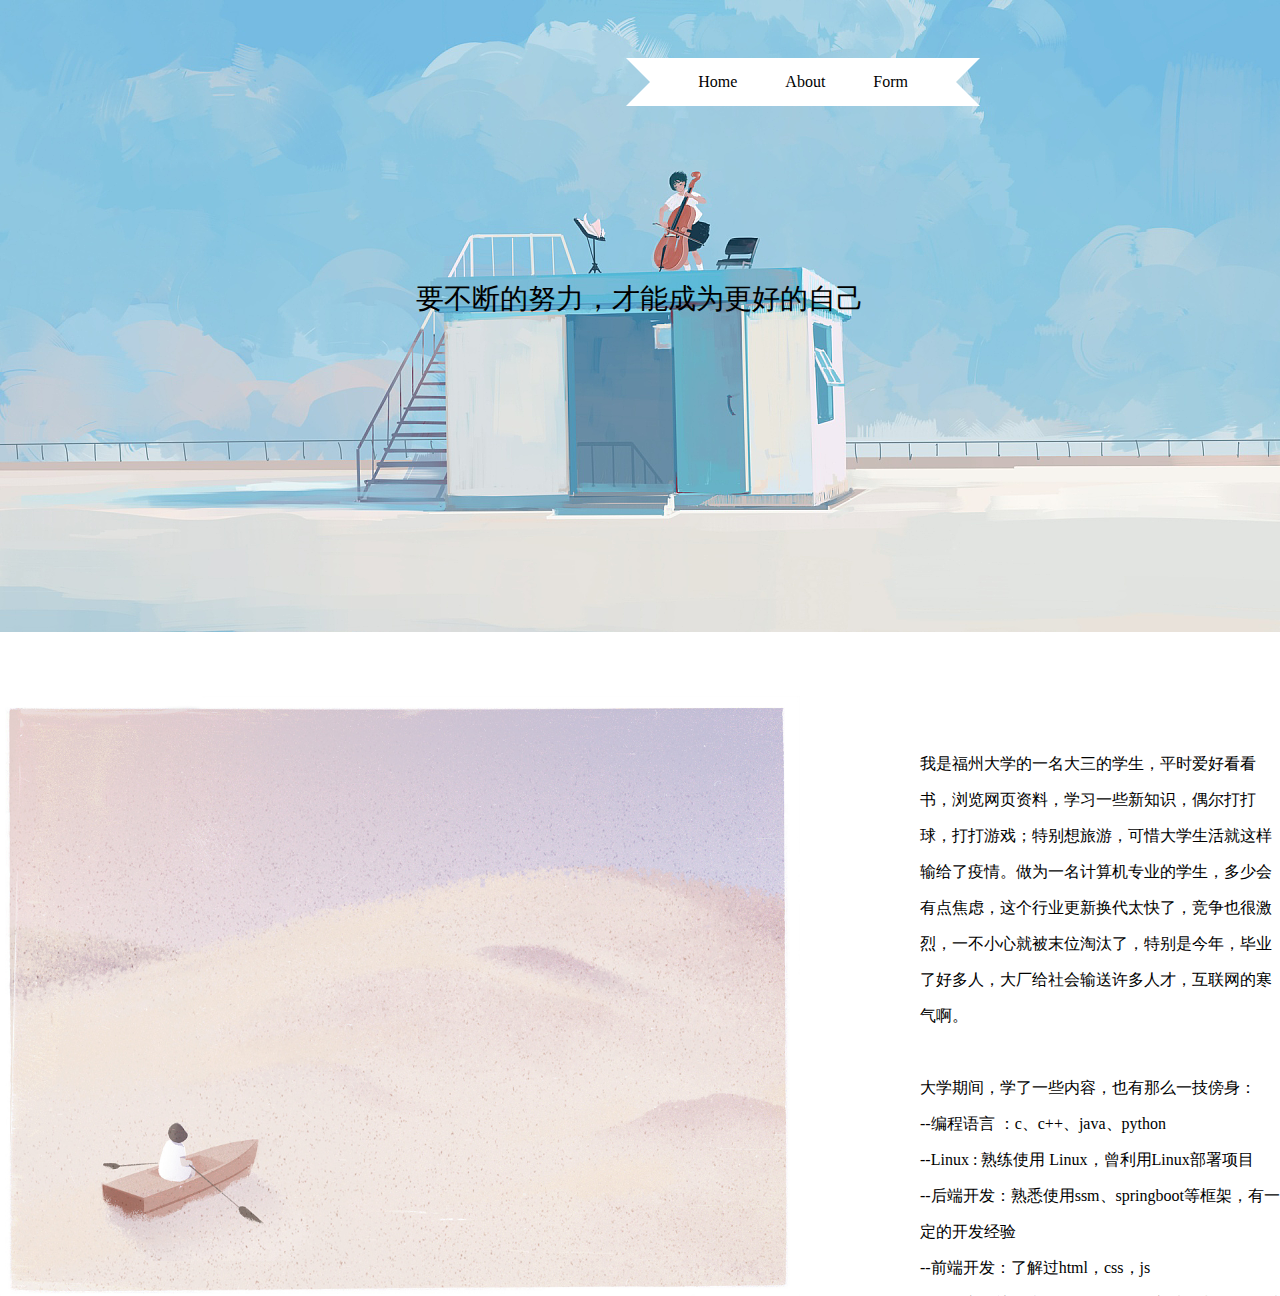
==== about.html @ fa927c79 "个人网站" ====
<!DOCTYPE html>
<html lang="en">

<head>
    <meta charset="UTF-8">
    <meta name="viewport" content="width=device-width, initial-scale=1.0">
    <meta http-equiv="X-UA-Compatible" content="ie=edge">
    <title>关于我</title>
    <link rel="stylesheet" href="./css/about.css">
</head>

<body>
    <div class="about">
        <h3 class="about_tit">要不断的努力，才能成为更好的自己</h3>
        <img class="about_bgc" src="./img/from1.png" alt="">
        <div class='ribbon'>
            <a href='./index.html'><span>Home</span></a>
            <a href='./about.html'><span>About</span></a>
            <a href='./form.html'><span>Form</span></a>
        </div>
        <div class="me">
            <img class="me_img" src="./img/imgs19.jpg" alt="">
            <span class="me_tit animate">
                我是福州大学的一名大三的学生，平时爱好看看书，浏览网页资料，学习一些新知识，偶尔打打球，打打游戏；特别想旅游，可惜大学生活就这样输给了疫情。做为一名计算机专业的学生，多少会有点焦虑，这个行业更新换代太快了，竞争也很激烈，一不小心就被末位淘汰了，特别是今年，毕业了好多人，大厂给社会输送许多人才，互联网的寒气啊。
                <br>
                <br>
                大学期间，学了一些内容，也有那么一技傍身：<br>
                --编程语言 ：c、c++、java、python<br>
                --Linux : 熟练使用 Linux，曾利用Linux部署项目<br>
                --后端开发：熟悉使用ssm、springboot等框架，有一定的开发经验<br>
                --前端开发：了解过html，css，js<br>
                --数据库：熟练掌握 MySQL 数据库以及常见优化手段，对Redis有所掌握 ，了解MongoDB、elastic search<br>
                --工具：熟练掌握 Git、Maven、Docker<br>
                --测试：较好地掌握jmeter的使用<br>
                --分布式：了解springboot cloud<br>
                <br>
                在大三前，有幸进入一家公司实习，参与公司内部管理软件部分模块的后端开发和文档编写、为测试人员提供BeanShell脚本解决响应体信息提取问题、与前端人员对接项目、项目的维护等。<br>
                <br>
                我深知自己的不足，与大佬间的差距有如鸿沟，要不断的努力，成为更好的自己。
            </span>
        </div>
    </div>
</body>
<script>
    let mucics = document.getElementById('video')
    document.body.addEventListener('mousemove', function() {
        setTimeout(() => {
            mucics.play();
        }, 2000);
    }, false);
</script>

</html>
---- css/about.css ----
* {
    margin: 0;
    padding: 0;
}

.about {
    width: 100%;
    height: 100%;
    overflow: hidden;
}

.about_bgc {
    width: 100%
}

.about_tit {
    position: absolute;
    top: 280px;
    left: 0;
    right: 0;
    font-size: 28px;
    font-weight: 550;
    bottom: 0;
    width: 800px;
    margin: auto;
    text-align: center;
}

.ribbon {
    display: flex;
    justify-content: center;
    position: absolute;
    right: 300px;
    top: 50px;
    margin: auto;
}

.ribbon:after,
.ribbon:before {
    margin-top: 0.5em;
    content: "";
    display: flex;
    ;
    border: 1.5em solid #fff;
}

.ribbon:after {
    border-right-color: transparent;
}

.ribbon:before {
    border-left-color: transparent;
}

.ribbon a:link,
.ribbon a:visited {
    color: #000;
    text-decoration: none;
    height: 3.5em;
    overflow: hidden;
}

.ribbon span {
    background: #fff;
    display: inline-block;
    line-height: 3em;
    padding: 0 1.5em;
    margin-top: 0.5em;
    position: relative;
    -webkit-transition: background-color 0.2s, margin-top 0.2s;
    /* Saf3.2+, Chrome */
    -moz-transition: background-color 0.2s, margin-top 0.2s;
    /* FF4+ */
    -ms-transition: background-color 0.2s, margin-top 0.2s;
    /* IE10 */
    -o-transition: background-color 0.2s, margin-top 0.2s;
    /* Opera 10.5+ */
    transition: background-color 0.2s, margin-top 0.2s;
}

.ribbon a:hover span {
    background: #FFD204;
    margin-top: 0;
}

.ribbon span:before {
    content: "";
    position: absolute;
    top: 3em;
    left: 0;
    border-right: 0.5em solid #9B8651;
    border-bottom: 0.5em solid #fff;
}

.ribbon span:after {
    content: "";
    position: absolute;
    top: 3em;
    right: 0;
    border-left: 0.5em solid #9B8651;
    border-bottom: 0.5em solid #fff;
}

.me {
    display: flex;
    justify-content: center;
    margin-top: 60px;
    overflow: hidden;
}

.me_tit {
    width: 600px;
    line-height: 36px;
    font-size: 18px;
    margin-left: 100px;
    margin-top: 50px;
}

.me_img {
    width: 800px;
    height: 600px;
}

.animate {
    padding-left: 20px;
    width: 500px;
    height: 500px;
    font-size: 16px;
    color: #000;
    animation: 20s wordsLoop linear infinite normal;
}

@keyframes wordsLoop {
    0% {
        transform: translateY(100px);
        -webkit-transform: translateY(100px);
    }
    100% {
        transform: translateY(-100%);
        -webkit-transform: translateY(-100%);
    }
}

.videos {
    display: flex;
    margin-top: 60px;
    padding-bottom: 80px;
    width: 100%;
    box-sizing: border-box;
}

.videos span {
    width: 40%;
    margin-right: 50px;
    margin-left: 50px;
    color: #FFD204
}
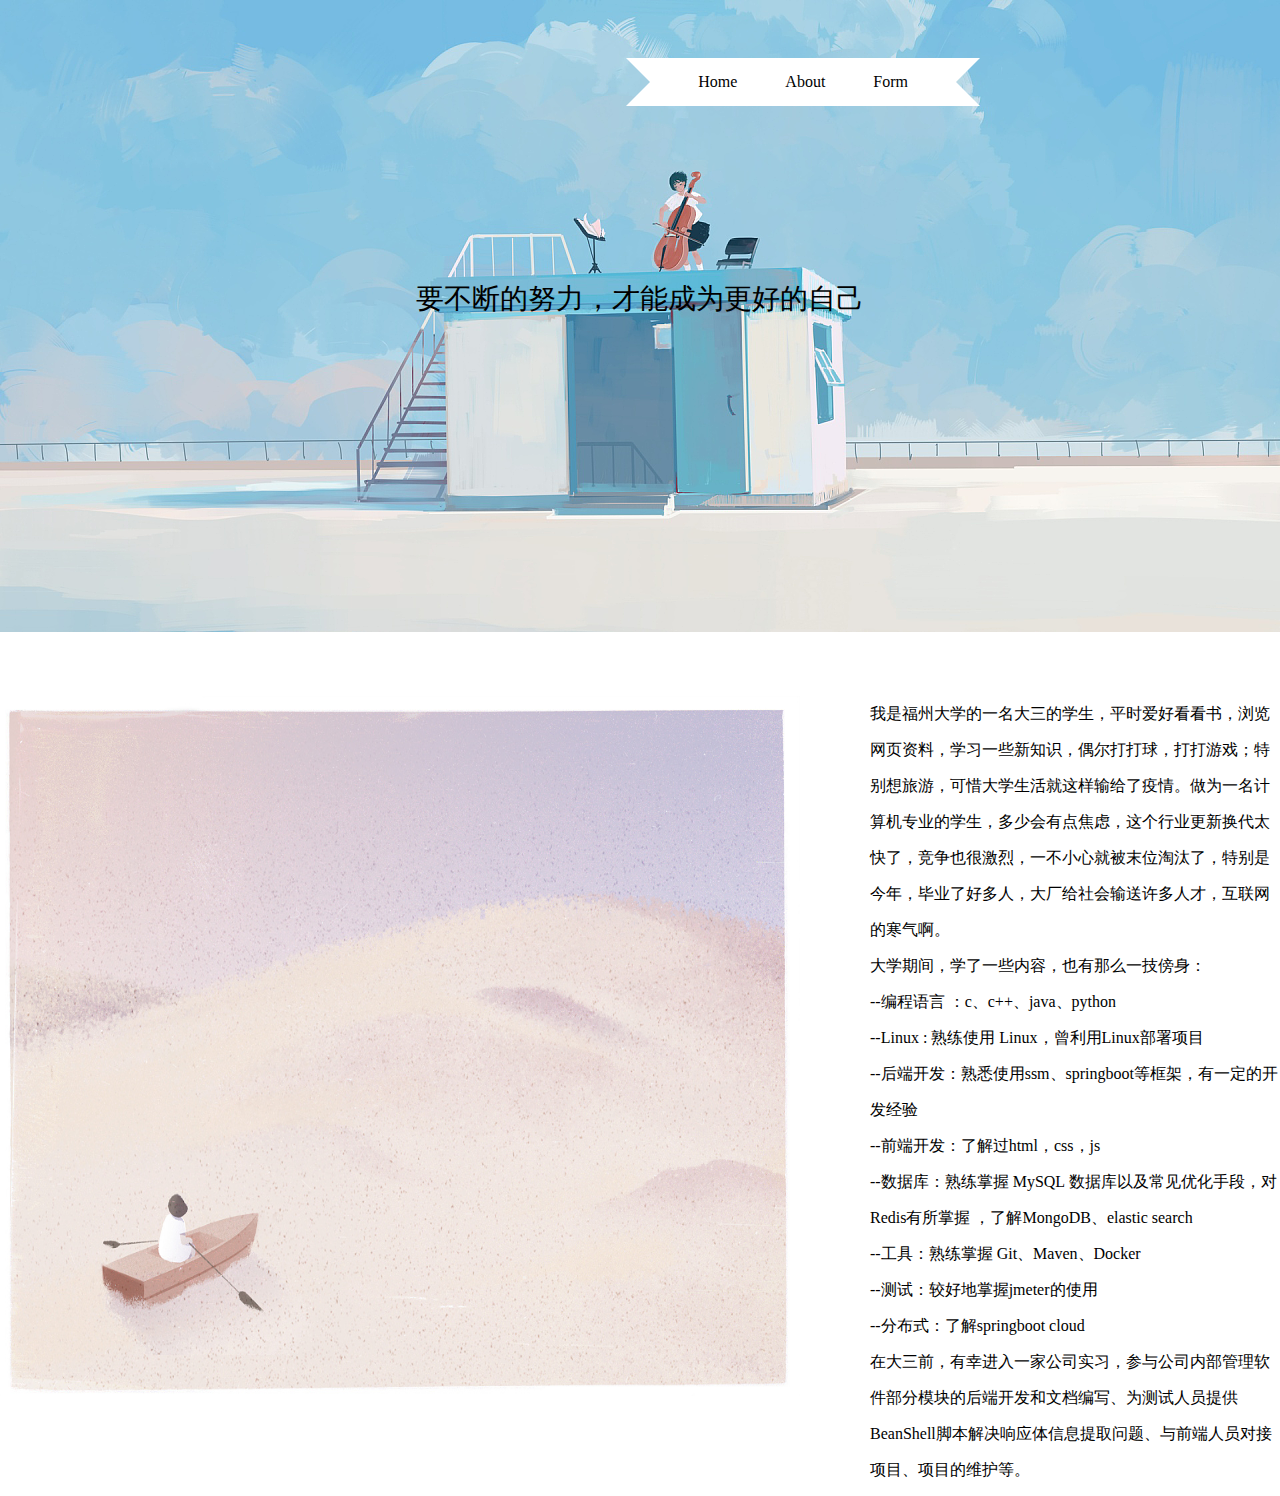
==== commit 26d9e492: "将about改为静态" ====
--- a/about.html
+++ b/about.html
@@ -23,7 +23,6 @@
             <span class="me_tit animate">
                 我是福州大学的一名大三的学生，平时爱好看看书，浏览网页资料，学习一些新知识，偶尔打打球，打打游戏；特别想旅游，可惜大学生活就这样输给了疫情。做为一名计算机专业的学生，多少会有点焦虑，这个行业更新换代太快了，竞争也很激烈，一不小心就被末位淘汰了，特别是今年，毕业了好多人，大厂给社会输送许多人才，互联网的寒气啊。
                 <br>
-                <br>
                 大学期间，学了一些内容，也有那么一技傍身：<br>
                 --编程语言 ：c、c++、java、python<br>
                 --Linux : 熟练使用 Linux，曾利用Linux部署项目<br>
@@ -33,9 +32,7 @@
                 --工具：熟练掌握 Git、Maven、Docker<br>
                 --测试：较好地掌握jmeter的使用<br>
                 --分布式：了解springboot cloud<br>
-                <br>
                 在大三前，有幸进入一家公司实习，参与公司内部管理软件部分模块的后端开发和文档编写、为测试人员提供BeanShell脚本解决响应体信息提取问题、与前端人员对接项目、项目的维护等。<br>
-                <br>
                 我深知自己的不足，与大佬间的差距有如鸿沟，要不断的努力，成为更好的自己。
             </span>
         </div>
--- a/css/about.css
+++ b/css/about.css
@@ -112,22 +112,22 @@
     width: 600px;
     line-height: 36px;
     font-size: 18px;
-    margin-left: 100px;
-    margin-top: 50px;
+    margin-left: 50px;
+    /*margin-top: 0px;*/
 }
 
 .me_img {
     width: 800px;
-    height: 600px;
+    height: 700px;
 }
 
 .animate {
     padding-left: 20px;
     width: 500px;
-    height: 500px;
+    height: 800px;
     font-size: 16px;
     color: #000;
-    animation: 20s wordsLoop linear infinite normal;
+    /*animation: 20s wordsLoop linear infinite normal;*/
 }
 
 @keyframes wordsLoop {
